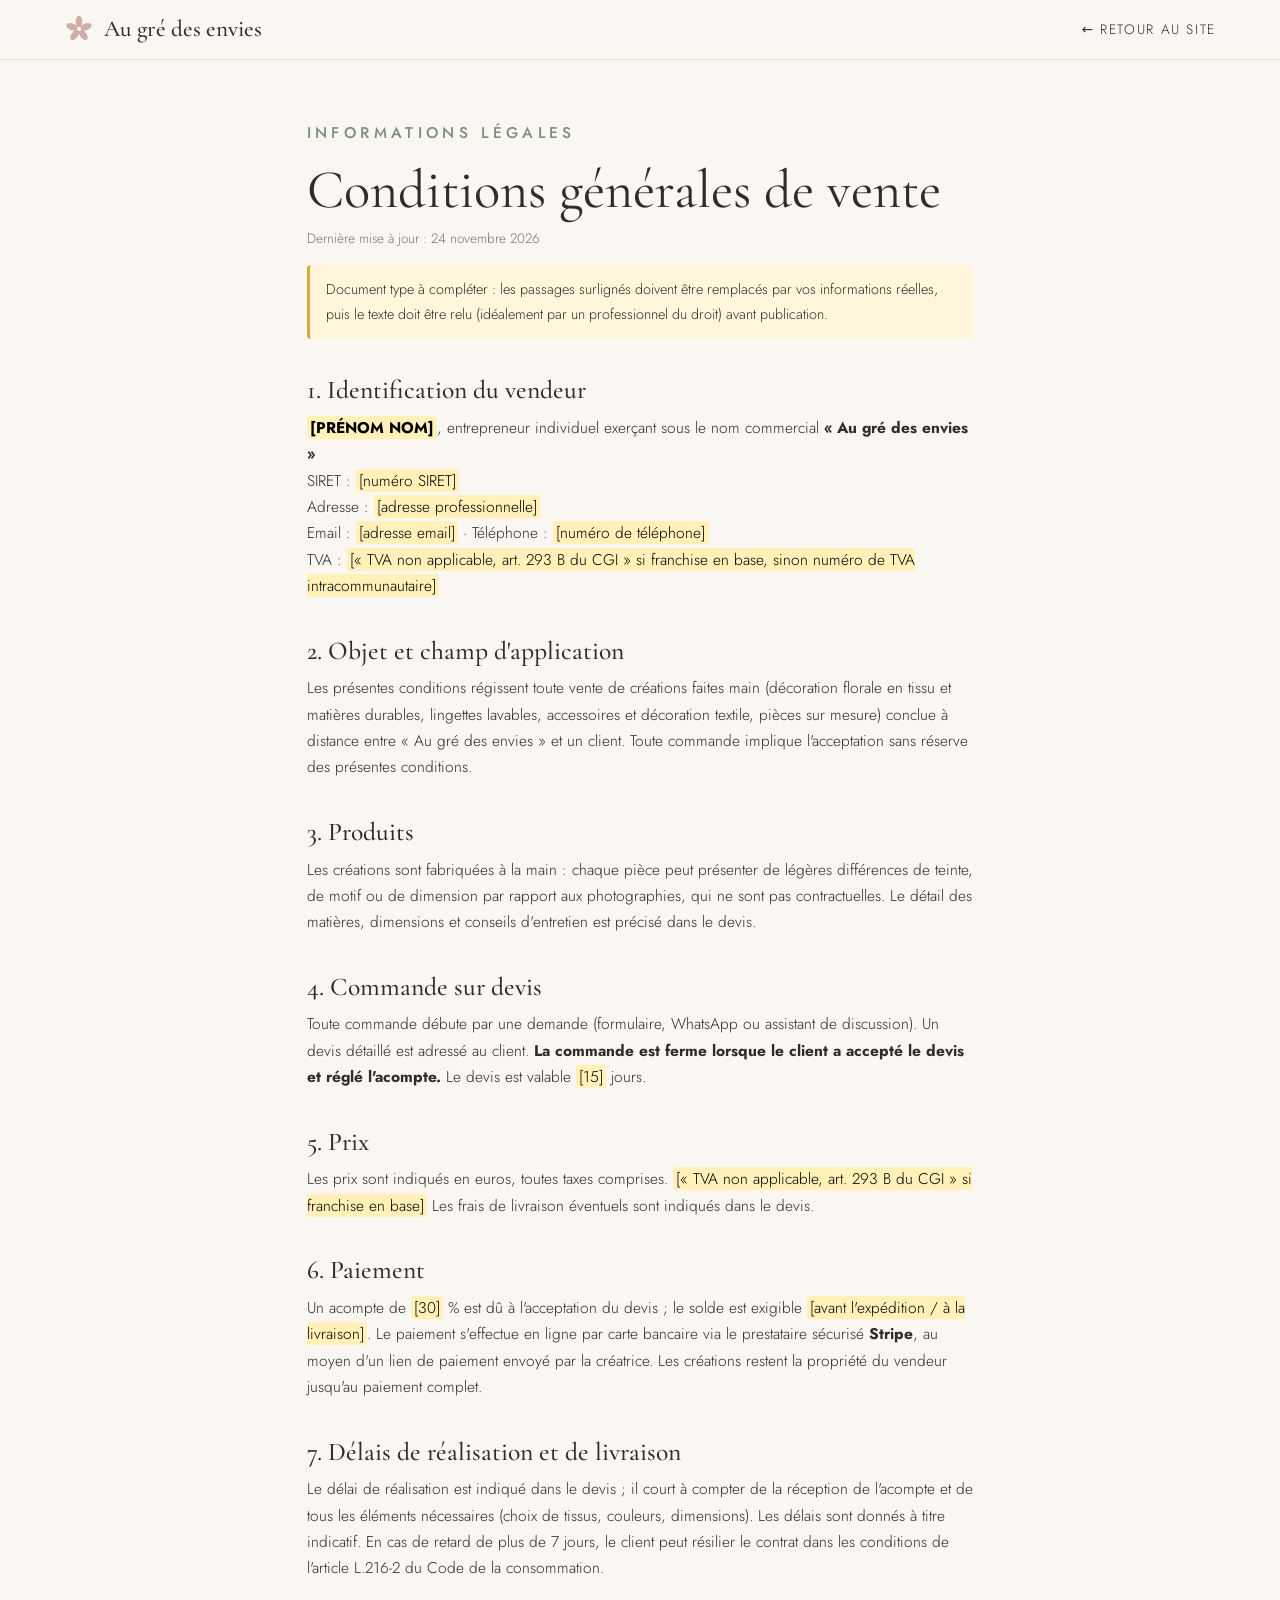
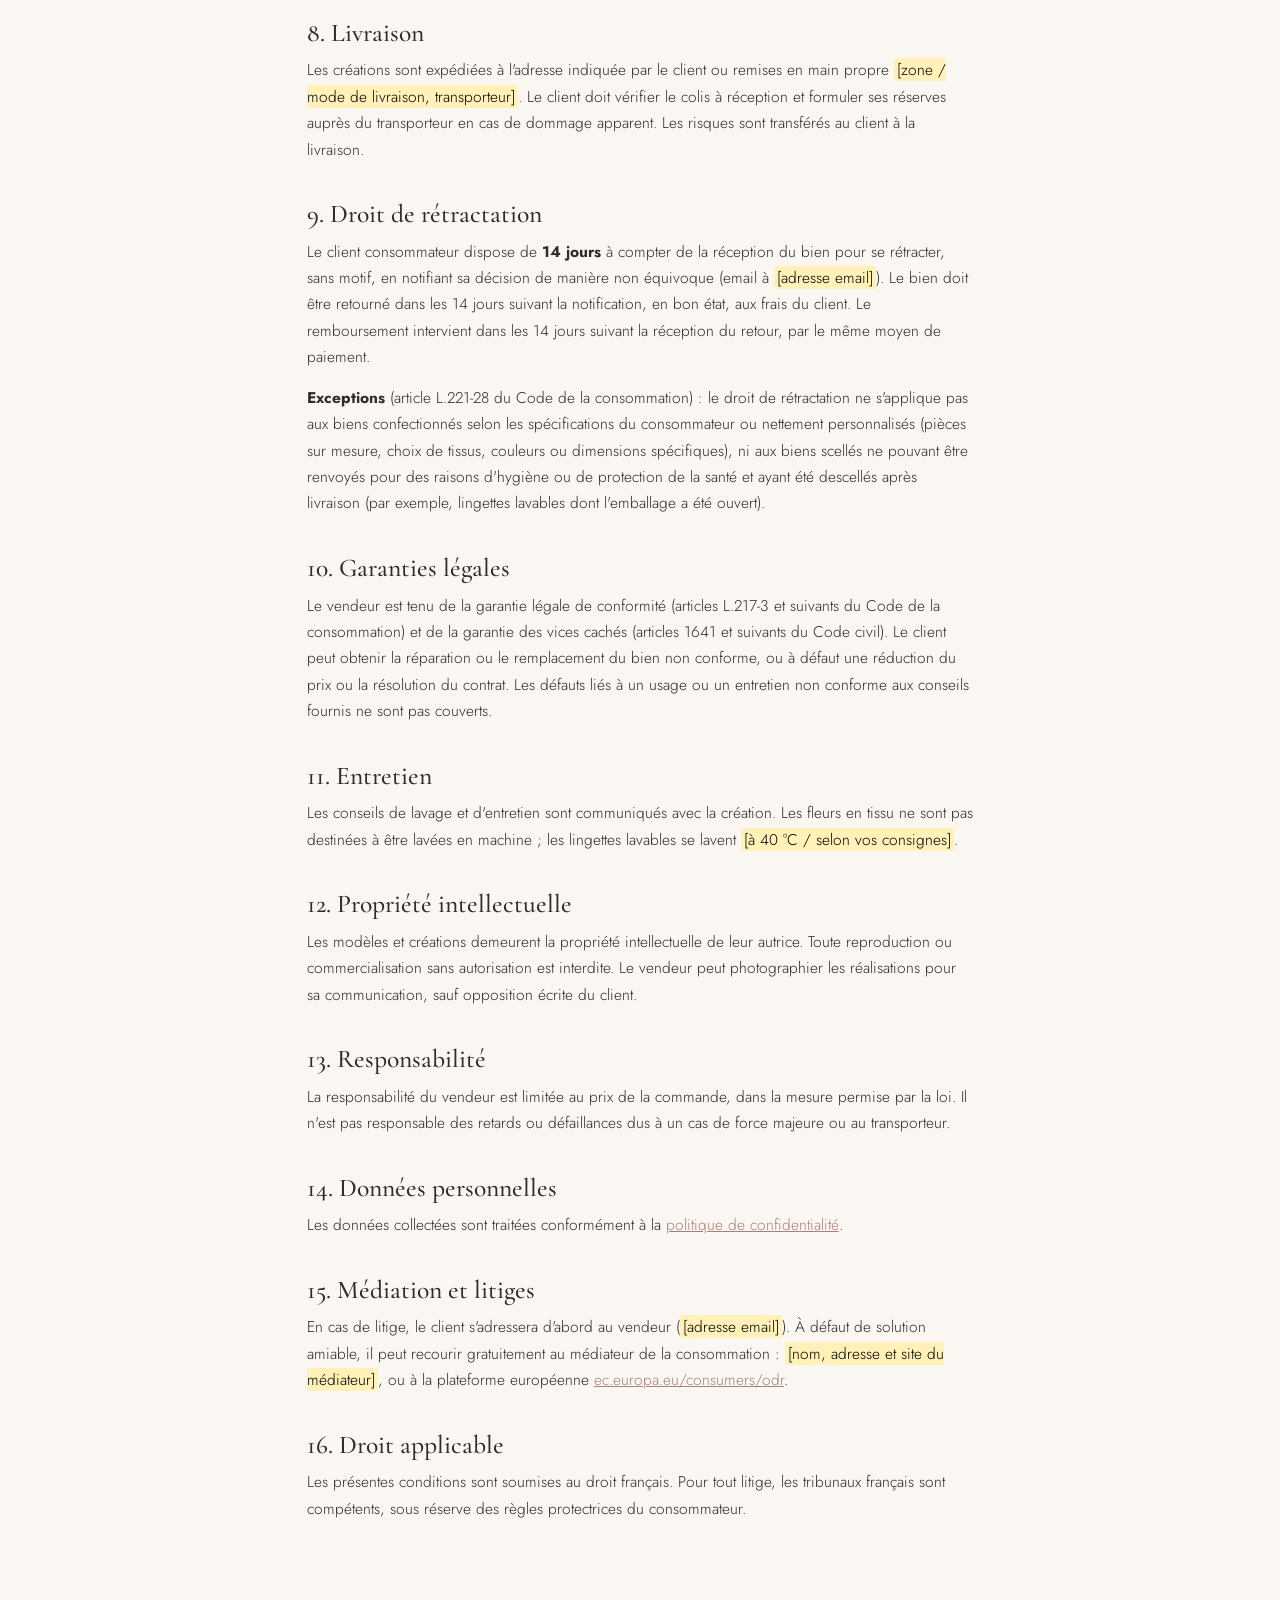
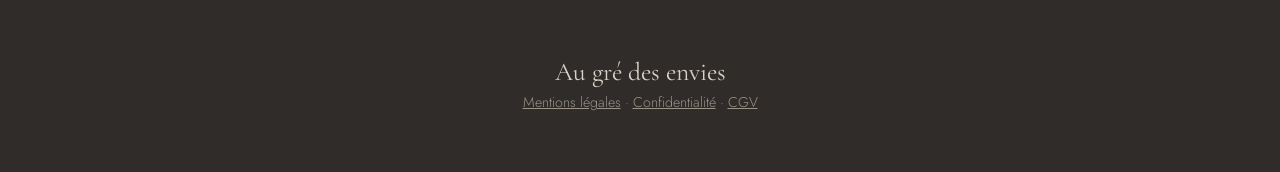
==== public_html/cgv.html @ c92ab695 "Pages légales : mentions légales, confidentialité, CGV + mentions chat/formulaire Co-Authored-By: Cl" ====
<!doctype html>
<html lang="fr">
<head>
<meta charset="utf-8">
<meta name="viewport" content="width=device-width, initial-scale=1">
<meta name="robots" content="noindex">
<title>Conditions générales de vente – Au gré des envies</title>
<link rel="icon" href="favicon.svg" type="image/svg+xml">
<link href="https://fonts.googleapis.com/css2?family=Cormorant+Garamond:ital,wght@0,400;0,500;1,400&family=Jost:wght@300;400;500&display=swap" rel="stylesheet">
<link rel="stylesheet" href="style.css">
</head>
<body class="legal-page">
<header class="nav"><a class="brand" href="index.html"><svg class="brand-mark"><use href="#flower"/></svg><span>Au gré des envies</span></a><nav style="display:flex"><a href="index.html">&larr; Retour au site</a></nav></header>
<svg width="0" height="0" style="position:absolute" aria-hidden="true"><defs><symbol id="flower" viewBox="0 0 100 100"><g fill="currentColor" opacity=".85"><ellipse cx="50" cy="26" rx="11" ry="20"/><ellipse cx="50" cy="26" rx="11" ry="20" transform="rotate(72 50 50)"/><ellipse cx="50" cy="26" rx="11" ry="20" transform="rotate(144 50 50)"/><ellipse cx="50" cy="26" rx="11" ry="20" transform="rotate(216 50 50)"/><ellipse cx="50" cy="26" rx="11" ry="20" transform="rotate(288 50 50)"/></g><circle cx="50" cy="50" r="7" fill="#faf6f1"/></symbol></defs></svg>
<main class="legal">
<p class="eyebrow">Informations légales</p>
<h1>Conditions générales de vente</h1>
<p class="maj">Dernière mise à jour : 24 novembre 2026</p>
<p class="todo">Document type à compléter : les passages surlignés doivent être remplacés par vos informations réelles, puis le texte doit être relu (idéalement par un professionnel du droit) avant publication.</p>

<h2>1. Identification du vendeur</h2>
<p><strong><mark>[PRÉNOM NOM]</mark></strong>, entrepreneur individuel exerçant sous le nom commercial <strong>« Au gré des envies »</strong><br>
SIRET : <mark>[numéro SIRET]</mark><br>
Adresse : <mark>[adresse professionnelle]</mark><br>
Email : <mark>[adresse email]</mark> · Téléphone : <mark>[numéro de téléphone]</mark><br>
TVA : <mark>[« TVA non applicable, art. 293 B du CGI » si franchise en base, sinon numéro de TVA intracommunautaire]</mark></p>
<h2>2. Objet et champ d'application</h2>
<p>Les présentes conditions régissent toute vente de créations faites main (décoration florale en tissu et matières durables, lingettes lavables, accessoires et décoration textile, pièces sur mesure) conclue à distance entre « Au gré des envies » et un client. Toute commande implique l'acceptation sans réserve des présentes conditions.</p>
<h2>3. Produits</h2>
<p>Les créations sont fabriquées à la main : chaque pièce peut présenter de légères différences de teinte, de motif ou de dimension par rapport aux photographies, qui ne sont pas contractuelles. Le détail des matières, dimensions et conseils d'entretien est précisé dans le devis.</p>
<h2>4. Commande sur devis</h2>
<p>Toute commande débute par une demande (formulaire, WhatsApp ou assistant de discussion). Un devis détaillé est adressé au client. <strong>La commande est ferme lorsque le client a accepté le devis et réglé l'acompte.</strong> Le devis est valable <mark>[15]</mark> jours.</p>
<h2>5. Prix</h2>
<p>Les prix sont indiqués en euros, toutes taxes comprises. <mark>[« TVA non applicable, art. 293 B du CGI » si franchise en base]</mark> Les frais de livraison éventuels sont indiqués dans le devis.</p>
<h2>6. Paiement</h2>
<p>Un acompte de <mark>[30]</mark> % est dû à l'acceptation du devis ; le solde est exigible <mark>[avant l'expédition / à la livraison]</mark>. Le paiement s'effectue en ligne par carte bancaire via le prestataire sécurisé <strong>Stripe</strong>, au moyen d'un lien de paiement envoyé par la créatrice. Les créations restent la propriété du vendeur jusqu'au paiement complet.</p>
<h2>7. Délais de réalisation et de livraison</h2>
<p>Le délai de réalisation est indiqué dans le devis ; il court à compter de la réception de l'acompte et de tous les éléments nécessaires (choix de tissus, couleurs, dimensions). Les délais sont donnés à titre indicatif. En cas de retard de plus de 7 jours, le client peut résilier le contrat dans les conditions de l'article L.216-2 du Code de la consommation.</p>
<h2>8. Livraison</h2>
<p>Les créations sont expédiées à l'adresse indiquée par le client ou remises en main propre <mark>[zone / mode de livraison, transporteur]</mark>. Le client doit vérifier le colis à réception et formuler ses réserves auprès du transporteur en cas de dommage apparent. Les risques sont transférés au client à la livraison.</p>
<h2>9. Droit de rétractation</h2>
<p>Le client consommateur dispose de <strong>14 jours</strong> à compter de la réception du bien pour se rétracter, sans motif, en notifiant sa décision de manière non équivoque (email à <mark>[adresse email]</mark>). Le bien doit être retourné dans les 14 jours suivant la notification, en bon état, aux frais du client. Le remboursement intervient dans les 14 jours suivant la réception du retour, par le même moyen de paiement.</p>
<p><strong>Exceptions</strong> (article L.221-28 du Code de la consommation) : le droit de rétractation ne s'applique pas aux biens confectionnés selon les spécifications du consommateur ou nettement personnalisés (pièces sur mesure, choix de tissus, couleurs ou dimensions spécifiques), ni aux biens scellés ne pouvant être renvoyés pour des raisons d'hygiène ou de protection de la santé et ayant été descellés après livraison (par exemple, lingettes lavables dont l'emballage a été ouvert).</p>
<h2>10. Garanties légales</h2>
<p>Le vendeur est tenu de la garantie légale de conformité (articles L.217-3 et suivants du Code de la consommation) et de la garantie des vices cachés (articles 1641 et suivants du Code civil). Le client peut obtenir la réparation ou le remplacement du bien non conforme, ou à défaut une réduction du prix ou la résolution du contrat. Les défauts liés à un usage ou un entretien non conforme aux conseils fournis ne sont pas couverts.</p>
<h2>11. Entretien</h2>
<p>Les conseils de lavage et d'entretien sont communiqués avec la création. Les fleurs en tissu ne sont pas destinées à être lavées en machine ; les lingettes lavables se lavent <mark>[à 40 °C / selon vos consignes]</mark>.</p>
<h2>12. Propriété intellectuelle</h2>
<p>Les modèles et créations demeurent la propriété intellectuelle de leur autrice. Toute reproduction ou commercialisation sans autorisation est interdite. Le vendeur peut photographier les réalisations pour sa communication, sauf opposition écrite du client.</p>
<h2>13. Responsabilité</h2>
<p>La responsabilité du vendeur est limitée au prix de la commande, dans la mesure permise par la loi. Il n'est pas responsable des retards ou défaillances dus à un cas de force majeure ou au transporteur.</p>
<h2>14. Données personnelles</h2>
<p>Les données collectées sont traitées conformément à la <a href="confidentialite.html">politique de confidentialité</a>.</p>
<h2>15. Médiation et litiges</h2>
<p>En cas de litige, le client s'adressera d'abord au vendeur (<mark>[adresse email]</mark>). À défaut de solution amiable, il peut recourir gratuitement au médiateur de la consommation : <mark>[nom, adresse et site du médiateur]</mark>, ou à la plateforme européenne <a href="https://ec.europa.eu/consumers/odr" rel="noopener">ec.europa.eu/consumers/odr</a>.</p>
<h2>16. Droit applicable</h2>
<p>Les présentes conditions sont soumises au droit français. Pour tout litige, les tribunaux français sont compétents, sous réserve des règles protectrices du consommateur.</p>
</main>
<footer><p>Au gré des envies</p><small><a href="mentions-legales.html">Mentions légales</a> · <a href="confidentialite.html">Confidentialité</a> · <a href="cgv.html">CGV</a></small></footer>
</body>
</html>
---- public_html/style.css ----
:root{--bg:#faf6f1;--tint:#f3ece4;--ink:#2f2c29;--muted:#7a736c;--rose:#c9a29a;--rose-d:#a97f77;--sage:#7d8f78;--line:#e6dccf;
--serif:'Cormorant Garamond',Georgia,serif;--sans:'Jost',system-ui,sans-serif}
*{box-sizing:border-box;margin:0}
html{scroll-behavior:smooth;scroll-padding-top:70px}
body{background:var(--bg);color:var(--ink);font:300 17px/1.7 var(--sans);-webkit-font-smoothing:antialiased}
a{color:inherit}
em{font-style:italic;color:var(--rose-d)}
h1,h2,h3{font-family:var(--serif);font-weight:400;line-height:1.1}
h2{font-size:clamp(2rem,4.5vw,3.2rem);margin-bottom:1.2rem}
h3{font-size:1.5rem;margin-bottom:.5rem}
p+p{margin-top:1rem}
.eyebrow{font-size:.75rem;letter-spacing:.28em;text-transform:uppercase;color:var(--sage);font-weight:500;margin-bottom:1rem}
.center{text-align:center}.muted{color:var(--muted);margin-top:2rem;font-size:.95rem}
.muted a{color:var(--rose-d)}

.nav{position:fixed;inset:0 0 auto 0;z-index:10;display:flex;justify-content:space-between;align-items:center;padding:.9rem 5vw;background:rgba(250,246,241,.92);backdrop-filter:blur(8px);border-bottom:1px solid var(--line)}
.brand{display:flex;align-items:center;gap:.6rem;text-decoration:none;font:500 1.45rem var(--serif)}
.brand-mark{width:30px;height:30px;color:var(--rose)}
nav{display:flex;gap:2rem;align-items:center}
nav a{text-decoration:none;font-size:.85rem;letter-spacing:.12em;text-transform:uppercase;transition:color .2s}
nav a:hover{color:var(--rose-d)}
.btn-sm{border:1px solid var(--ink);padding:.45rem 1.1rem;border-radius:99px}
.btn-sm:hover{background:var(--ink);color:var(--bg)!important}
.burger{display:none;background:none;border:0;width:36px;height:36px;cursor:pointer;position:relative}
.burger span{position:absolute;left:7px;right:7px;height:1.5px;background:var(--ink);transition:.25s}
.burger span:first-child{top:13px}.burger span:last-child{top:21px}
.burger[aria-expanded=true] span:first-child{top:17px;transform:rotate(45deg)}
.burger[aria-expanded=true] span:last-child{top:17px;transform:rotate(-45deg)}

.hero{min-height:100svh;display:grid;place-items:center;text-align:center;position:relative;overflow:hidden;padding:7rem 6vw 4rem;background:radial-gradient(ellipse at 50% 40%,#fff 0,var(--bg) 70%)}
.hero h1{font-size:clamp(3.4rem,10vw,7.5rem);margin:.4rem 0 1.4rem;letter-spacing:-.01em}
.lead{max-width:34rem;margin:0 auto 2.2rem;color:var(--muted);font-size:1.1rem}
.hero-inner{position:relative;z-index:1}
.deco{position:absolute;bottom:-2rem;width:clamp(140px,22vw,300px);height:auto;aspect-ratio:2/3;color:var(--sage);opacity:.55}
.deco-l{left:2vw;transform:rotate(-8deg)}.deco-r{right:2vw;transform:scaleX(-1) rotate(-8deg)}
.cta{display:flex;gap:1rem;justify-content:center;flex-wrap:wrap}
.btn{display:inline-block;background:var(--ink);color:var(--bg);border:1px solid var(--ink);padding:.85rem 2rem;border-radius:99px;font:400 .8rem var(--sans);letter-spacing:.15em;text-transform:uppercase;text-decoration:none;cursor:pointer;transition:.25s}
.btn:hover{background:var(--rose-d);border-color:var(--rose-d)}
.btn.wa{background:var(--rose-d);border-color:var(--rose-d)}
.btn.wa:hover{background:var(--ink);border-color:var(--ink)}
.or{color:var(--muted);margin:1.6rem 0 .8rem;font-size:.9rem}
.nav-wa{color:var(--rose-d)}
.wa-float{border:0;cursor:pointer;font-family:var(--sans);position:fixed;right:1.2rem;bottom:1.2rem;z-index:20;display:flex;align-items:center;gap:.5rem;background:var(--rose-d);color:#fff;text-decoration:none;padding:.75rem 1.1rem;border-radius:99px;font-size:.85rem;letter-spacing:.08em;box-shadow:0 10px 24px -10px rgba(0,0,0,.45);transition:transform .2s,background .2s}
.wa-float:hover{background:var(--ink);transform:translateY(-2px)}
.wa-float svg{width:24px;height:24px}
.btn.ghost{background:transparent;color:var(--ink)}
.btn.ghost:hover{background:var(--ink);color:var(--bg);border-color:var(--ink)}

.section{padding:7rem 6vw}
.tinted{background:var(--tint)}
.wrap{max-width:1100px;margin:0 auto}.narrow{max-width:640px}
.split{display:grid;grid-template-columns:1fr 1fr;gap:5rem;align-items:center;max-width:1100px;margin:0 auto}
.reverse .visual{order:2}
.visual{aspect-ratio:4/5;background:var(--tint);border-radius:200px 200px 12px 12px;display:grid;place-items:center;color:var(--rose);overflow:hidden}
.visual svg{width:60%;height:60%}
.visual.rose{background:#efe0dc;color:var(--sage);border-radius:12px 12px 200px 200px}
.values{list-style:none;padding:0;display:flex;flex-wrap:wrap;gap:.6rem;margin-top:1.8rem}
.values li{border:1px solid var(--line);border-radius:99px;padding:.3rem 1rem;font-size:.85rem;color:var(--muted)}

.cards{display:grid;grid-template-columns:repeat(auto-fit,minmax(250px,1fr));gap:1.5rem;margin-top:3rem}
.card{background:var(--bg);padding:2.5rem 2rem;border-radius:6px;text-align:center;transition:transform .3s,box-shadow .3s}
.card:hover{transform:translateY(-6px);box-shadow:0 18px 40px -22px rgba(60,40,30,.35)}
.card p{color:var(--muted);font-size:.97rem}
.ico{width:64px;height:64px;margin:0 auto 1.3rem;color:var(--rose)}.ico.sage{color:var(--sage)}
.ico svg{width:100%;height:100%}

.steps{list-style:none;padding:0;margin:1.5rem 0 2.2rem}
.steps li{display:flex;gap:1.4rem;padding:1.1rem 0;border-top:1px solid var(--line)}
.steps li:last-child{border-bottom:1px solid var(--line)}
.steps b{font:400 1.8rem var(--serif);color:var(--rose)}

.gallery{display:grid;grid-template-columns:repeat(3,1fr);gap:1rem;margin-top:3rem}
.ph{aspect-ratio:1;display:grid;place-items:center;border-radius:6px;overflow:hidden;transition:transform .4s}
.ph:hover{transform:scale(1.02)}
.ph img{width:100%;height:100%;object-fit:cover}
.ph svg{width:45%;height:45%}
.t1{background:#efe0dc;color:var(--rose-d)}.t2{background:#e3e8df;color:var(--sage)}.t3{background:#f6ecd9;color:#c9a46a}
.t4{background:#e3e8df;color:var(--sage)}.t5{background:#f6ecd9;color:#c9a46a}.t6{background:#efe0dc;color:var(--rose-d)}

form{margin-top:2.5rem;display:grid;gap:1.2rem}
.row{display:grid;grid-template-columns:1fr 1fr;gap:1.2rem}
label{display:grid;gap:.35rem;font-size:.75rem;letter-spacing:.15em;text-transform:uppercase;color:var(--muted)}
input,textarea{font:300 1rem var(--sans);padding:.8rem 0;border:0;border-bottom:1px solid var(--line);background:transparent;color:var(--ink);border-radius:0;letter-spacing:0;text-transform:none}
input:focus,textarea:focus{outline:0;border-color:var(--rose-d)}
form .btn{justify-self:center;margin-top:.8rem}

footer{text-align:center;padding:3.5rem 5vw;background:var(--ink);color:#d9d0c6}
footer .brand-mark{width:34px;height:34px;margin-bottom:.4rem}
footer p{font:1.6rem var(--serif);margin:0}
footer small{color:#9b9288}footer a{color:inherit}

.reveal{opacity:0;transform:translateY(24px);transition:opacity .9s,transform .9s}
.reveal.in{opacity:1;transform:none}
@media (prefers-reduced-motion:reduce){.reveal{opacity:1;transform:none;transition:none}html{scroll-behavior:auto}}

@media(max-width:820px){
  .burger{display:block}
  nav{position:absolute;top:100%;left:0;right:0;flex-direction:column;gap:1.4rem;padding:2rem;background:var(--bg);border-bottom:1px solid var(--line);display:none}
  nav.open{display:flex}
  .split{grid-template-columns:1fr;gap:2.5rem}
  .reverse .visual{order:0}
  .visual{aspect-ratio:1;max-width:340px;margin:0 auto;width:100%}
  .section{padding:5rem 6vw}
  .gallery{grid-template-columns:repeat(2,1fr)}
  .row{grid-template-columns:1fr}
  .wa-float span{display:none}
  .wa-float{padding:.8rem}
}

.chat{position:fixed;right:1.2rem;bottom:5.2rem;z-index:30;width:min(380px,calc(100vw - 2rem));height:min(560px,calc(100svh - 7rem));display:none;flex-direction:column;background:var(--bg);border:1px solid var(--line);border-radius:14px;box-shadow:0 24px 60px -20px rgba(60,40,30,.45);overflow:hidden}
.chat.open{display:flex}
.chat-head{display:flex;align-items:center;justify-content:space-between;padding:.9rem 1.1rem;background:var(--ink);color:var(--bg)}
.chat-head b{font:500 1.25rem var(--serif)}
.chat-head small{display:block;color:#b9afa4;font-size:.75rem;letter-spacing:.04em}
.chat-x{background:none;border:0;color:var(--bg);font-size:1.5rem;line-height:1;cursor:pointer}
.chat-log{flex:1;overflow:auto;padding:1rem;display:flex;flex-direction:column;gap:.6rem;background:var(--tint)}
.msg{max-width:85%;padding:.6rem .9rem;border-radius:14px;font-size:.95rem;line-height:1.5;white-space:pre-wrap;word-wrap:break-word}
.msg.bot{background:#fff;align-self:flex-start;border-bottom-left-radius:4px}
.msg.me{background:var(--rose-d);color:#fff;align-self:flex-end;border-bottom-right-radius:4px}
.msg.typing{color:var(--muted);font-style:italic}
.chat-form{display:flex;gap:.5rem;padding:.7rem;border-top:1px solid var(--line);background:var(--bg)}
.chat-form input{flex:1;min-width:0;border:1px solid var(--line);border-radius:99px;padding:.6rem 1rem;background:#fff;font-size:.95rem}
.chat-form button{flex:none;border:0;background:var(--ink);color:var(--bg);border-radius:99px;padding:0 1.1rem;cursor:pointer;font:400 .8rem var(--sans);letter-spacing:.1em;text-transform:uppercase}
.chat-form button:disabled{opacity:.5}
.chat-foot{padding:.4rem .8rem .7rem;font-size:.78rem;text-align:center;color:var(--muted);background:var(--bg)}
.chat-foot a{color:#1d8a4a}
@media(max-width:820px){.chat{right:.8rem;left:.8rem;width:auto;bottom:4.8rem}}

.sub{color:var(--muted);max-width:36rem;margin:0 auto}
.tabs{display:flex;justify-content:center;gap:.5rem;flex-wrap:wrap;margin:2.2rem 0 2rem}
.tab{border:1px solid var(--line);background:transparent;color:var(--ink);border-radius:99px;padding:.55rem 1.3rem;font:400 .8rem var(--sans);letter-spacing:.12em;text-transform:uppercase;cursor:pointer;transition:.2s}
.tab:hover{border-color:var(--rose-d)}
.tab[aria-selected=true]{background:var(--ink);color:var(--bg);border-color:var(--ink)}
.shop{display:grid;grid-template-columns:repeat(auto-fill,minmax(220px,1fr));gap:1.3rem}
.prod{background:var(--bg);border-radius:8px;overflow:hidden;display:flex;flex-direction:column;transition:box-shadow .3s}
.prod:hover{box-shadow:0 18px 40px -24px rgba(60,40,30,.4)}
.prod .ph{border-radius:0;aspect-ratio:1}
.prod-body{padding:1rem 1.1rem 1.2rem;display:flex;flex-direction:column;gap:.6rem}
.prod h3{font-size:1.3rem;margin:0}
.prod p{font-size:.88rem;color:var(--muted);line-height:1.5;margin:0}
.price{font-size:.8rem;letter-spacing:.1em;text-transform:uppercase;color:var(--sage);font-weight:500}
.qty{display:flex;align-items:center;justify-content:space-between;gap:.6rem;margin-top:.3rem}
.qty-ctl{display:flex;align-items:center;border:1px solid var(--line);border-radius:99px;overflow:hidden}
.qty-ctl button{width:34px;height:34px;border:0;background:transparent;font-size:1.1rem;cursor:pointer;color:var(--ink)}
.qty-ctl button:hover{background:var(--tint)}
.qty-ctl span{min-width:2rem;text-align:center;font-size:.95rem}
.qty small{color:var(--muted);font-size:.78rem}
.cart{position:sticky;bottom:1rem;margin:2rem auto 0;max-width:760px;background:var(--ink);color:var(--bg);border-radius:14px;padding:.9rem 1.2rem;display:flex;align-items:center;justify-content:space-between;gap:1rem;flex-wrap:wrap;box-shadow:0 18px 40px -18px rgba(0,0,0,.5);z-index:5}
.cart[hidden]{display:none}
.cart-info{display:flex;flex-direction:column;font-size:.88rem;min-width:0;flex:1 1 220px}
.cart-info b{font:500 1.15rem var(--serif)}
.cart-info span{color:#cfc6bb;white-space:nowrap;overflow:hidden;text-overflow:ellipsis}
.cart-actions{display:flex;gap:.6rem;flex-wrap:wrap}
.cart .btn{background:var(--rose);border-color:var(--rose);color:var(--ink);padding:.65rem 1.3rem}
.cart .btn:hover{background:#fff;border-color:#fff}
.cart .btn.ghost{background:transparent;color:var(--bg);border-color:#8a8279}
.cart .btn.ghost:hover{background:var(--bg);color:var(--ink)}

.flow{list-style:none;padding:0;margin:1.8rem auto 0;display:flex;justify-content:center;gap:1.2rem 2rem;flex-wrap:wrap;max-width:860px}
.flow li{display:flex;align-items:center;gap:.7rem;font-size:.9rem;color:var(--muted)}
.flow b{width:30px;height:30px;border-radius:50%;background:var(--rose);color:#fff;display:grid;place-items:center;font:500 .85rem var(--sans);flex:none}

.legal{max-width:820px;margin:0 auto;padding:7.5rem 6vw 4rem}
.legal h1{font-size:clamp(2.2rem,5vw,3.4rem);margin-bottom:.4rem}
.legal h2{font:500 1.6rem var(--serif);margin:2.2rem 0 .6rem}
.legal p,.legal li{margin:0 0 .9rem;font-size:.97rem}
.legal ul{padding-left:1.2rem}
.legal a{color:var(--rose-d)}
.legal .maj{color:var(--muted);font-size:.85rem}
.legal .todo{background:#fff6dc;border-left:3px solid #d9a93b;padding:.8rem 1rem;border-radius:4px;font-size:.9rem}
.legal mark{background:#fff1b8;padding:0 .2rem;border-radius:3px}
.legal table{width:100%;border-collapse:collapse;font-size:.85rem;margin:1rem 0}
.legal th,.legal td{border:1px solid var(--line);padding:.55rem .6rem;text-align:left;vertical-align:top}
.legal th{background:var(--tint);font-weight:500}
@media(max-width:700px){.legal table,.legal tbody,.legal tr,.legal td,.legal th{display:block;width:100%}.legal tr:first-child{display:none}.legal tr{margin-bottom:1rem;border:1px solid var(--line);border-radius:6px}.legal td{border:0;border-bottom:1px solid var(--line)}}
footer a{text-decoration:underline}
.chat-note{padding:.2rem .8rem .5rem;font-size:.72rem;text-align:center;color:var(--muted);background:var(--bg)}
.chat-note a{color:var(--muted)}
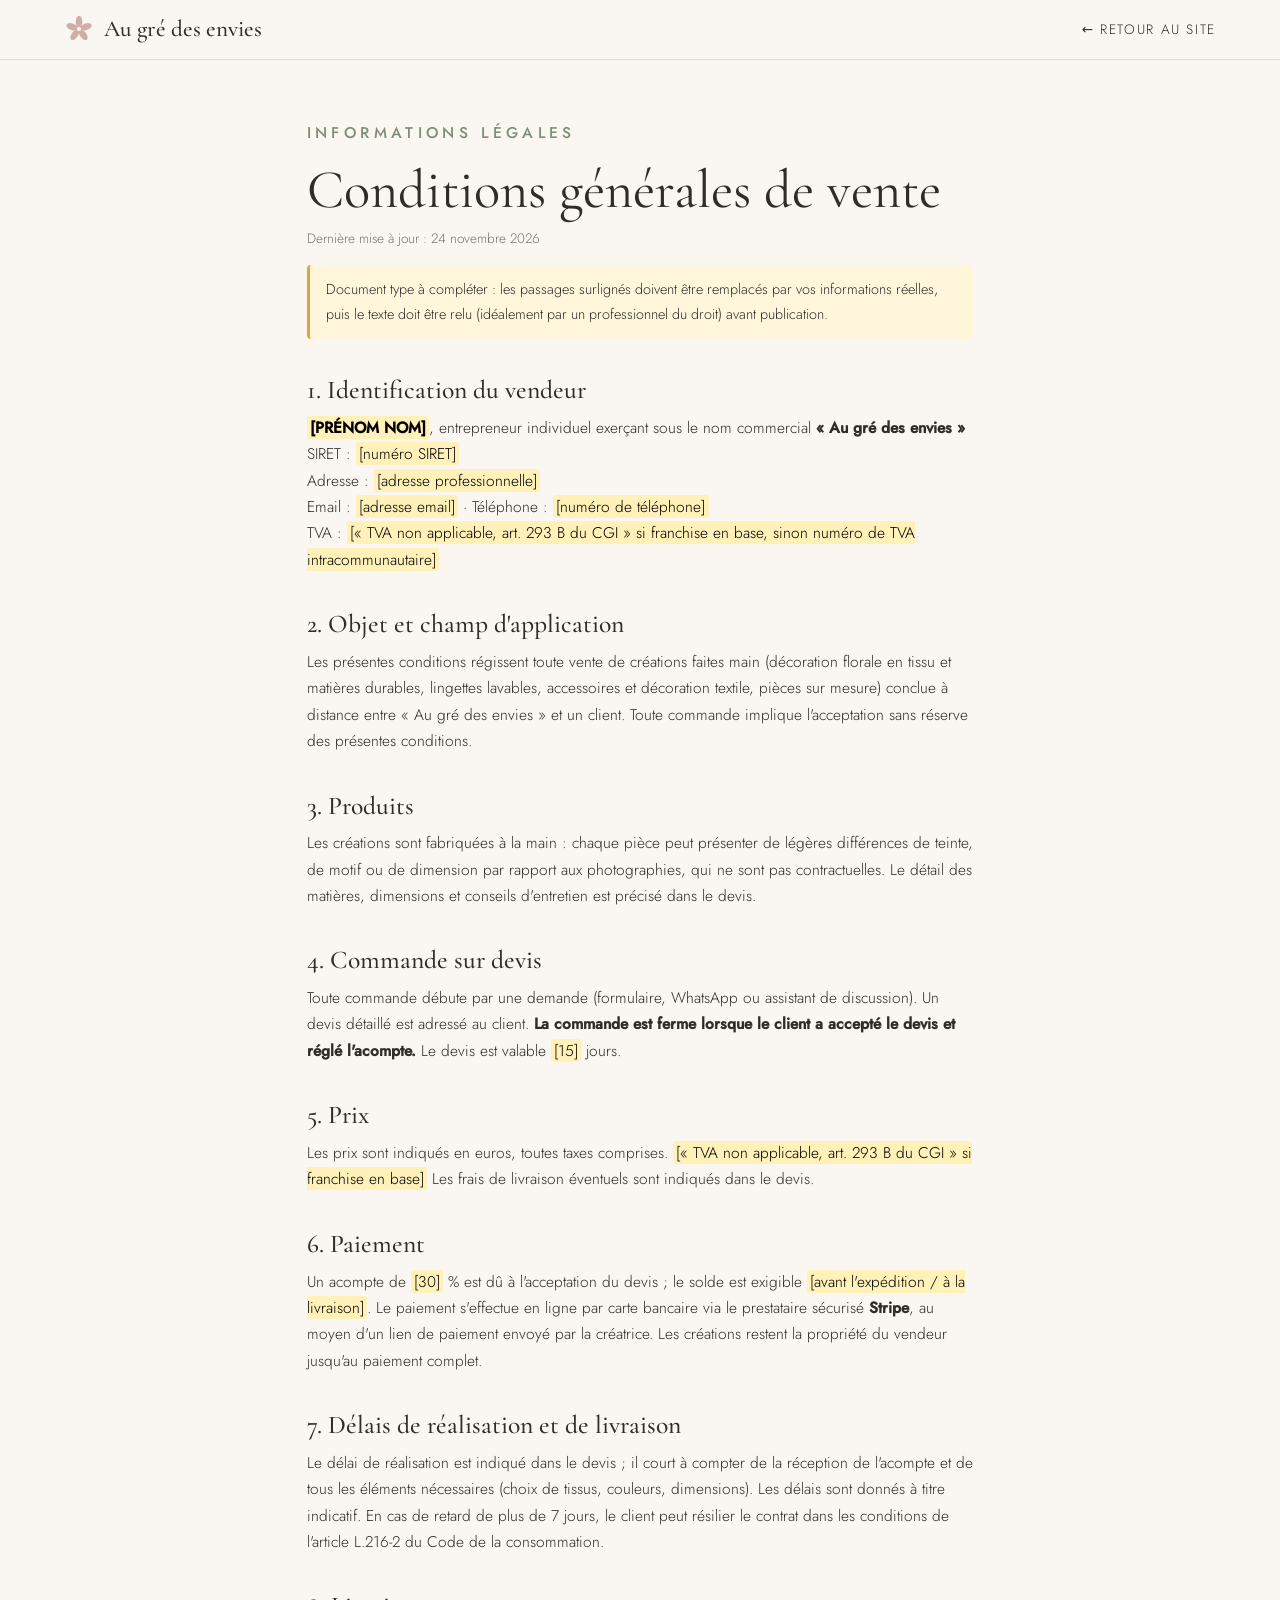
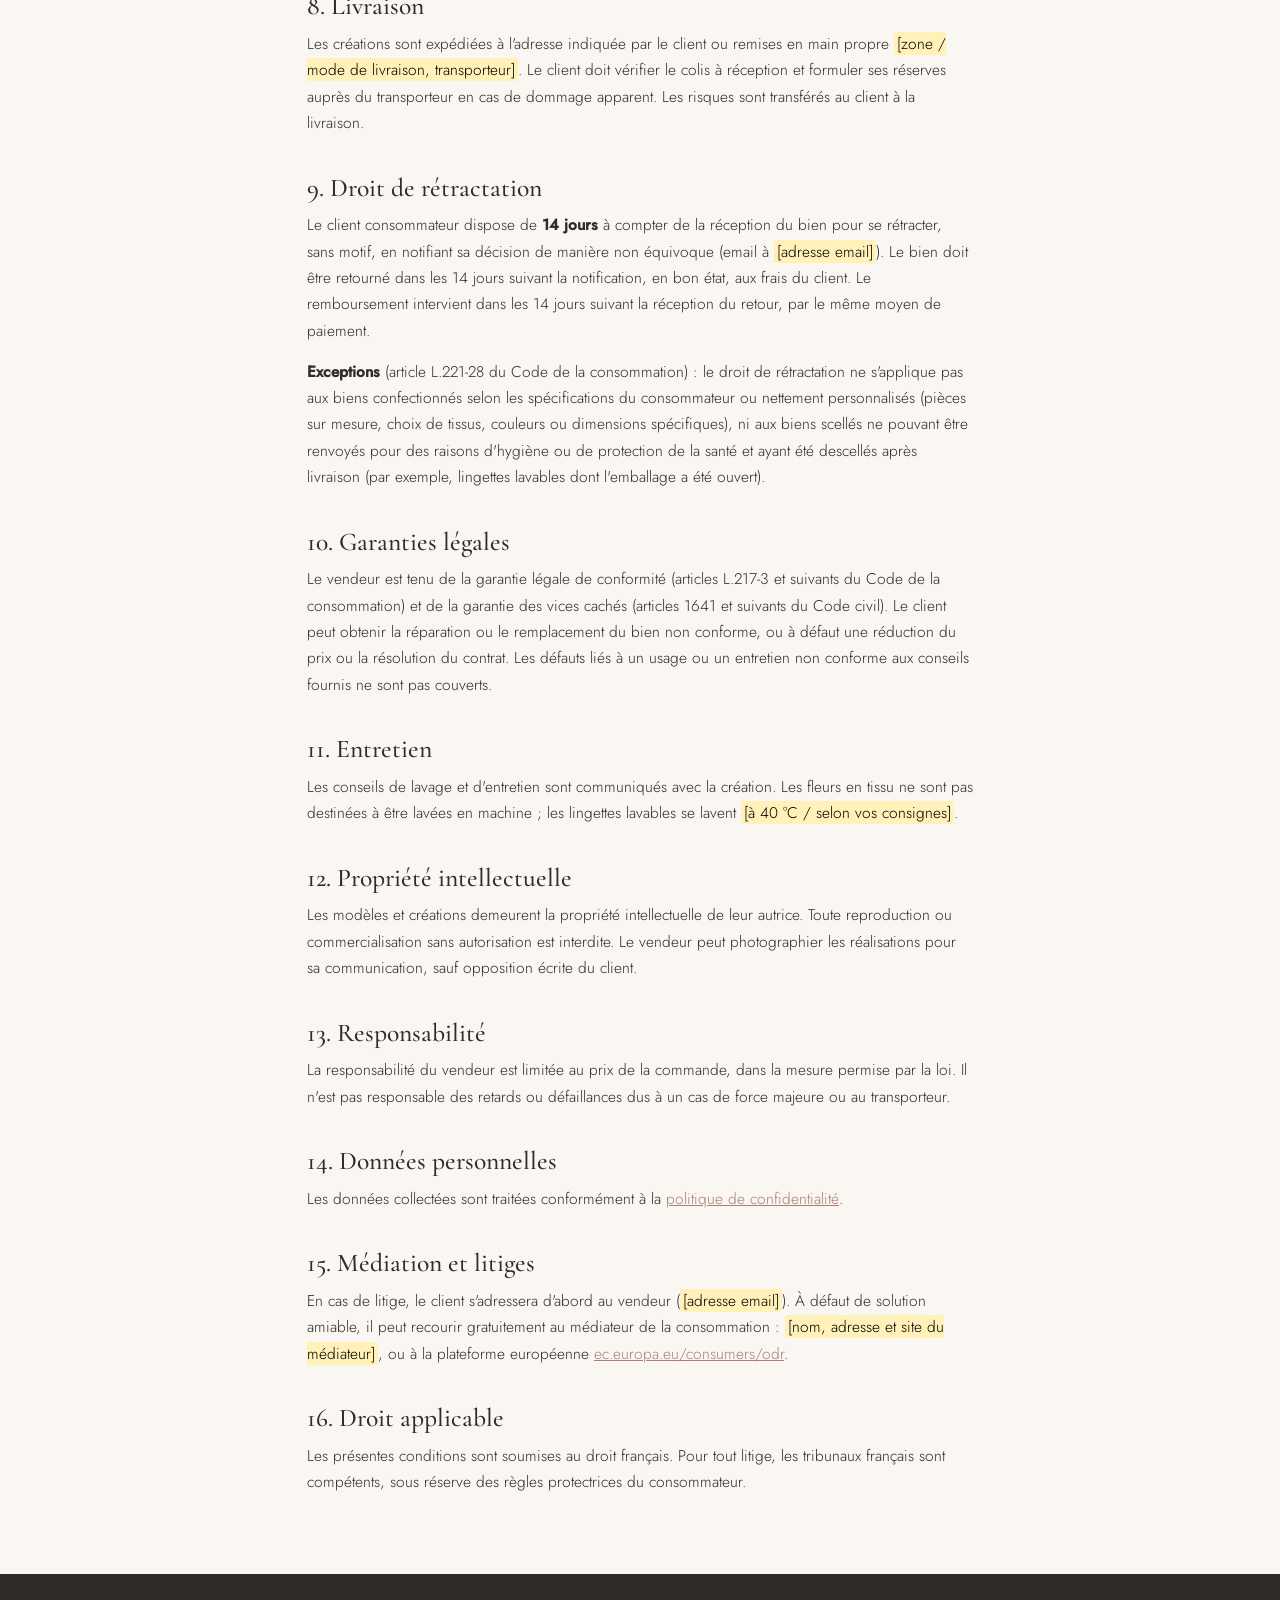
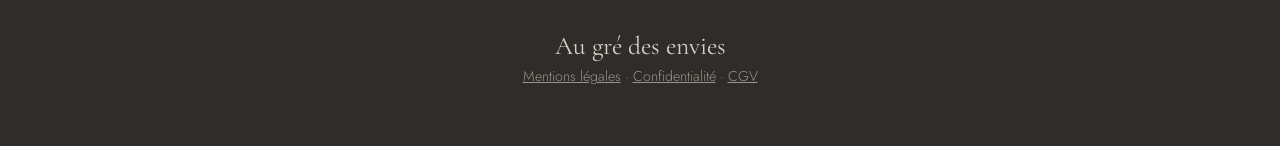
==== commit 4a11dec8: "Polices hébergées localement (RGPD), retrait de Google Fonts Co-Authored-By: Claude Sonnet 5.5 <nore" ====
--- a/public_html/cgv.html
+++ b/public_html/cgv.html
@@ -6,7 +6,7 @@
 <meta name="robots" content="noindex">
 <title>Conditions générales de vente – Au gré des envies</title>
 <link rel="icon" href="favicon.svg" type="image/svg+xml">
-<link href="https://fonts.googleapis.com/css2?family=Cormorant+Garamond:ital,wght@0,400;0,500;1,400&family=Jost:wght@300;400;500&display=swap" rel="stylesheet">
+<link rel="preload" href="fonts/jost-latin-300-normal.woff2" as="font" type="font/woff2" crossorigin>
 <link rel="stylesheet" href="style.css">
 </head>
 <body class="legal-page">
--- a/public_html/style.css
+++ b/public_html/style.css
@@ -1,3 +1,9 @@
+@font-face{font-family:'Jost';font-style:normal;font-weight:300;font-display:swap;src:url(fonts/jost-latin-300-normal.woff2) format('woff2')}
+@font-face{font-family:'Jost';font-style:normal;font-weight:400;font-display:swap;src:url(fonts/jost-latin-400-normal.woff2) format('woff2')}
+@font-face{font-family:'Jost';font-style:normal;font-weight:500;font-display:swap;src:url(fonts/jost-latin-500-normal.woff2) format('woff2')}
+@font-face{font-family:'Cormorant Garamond';font-style:normal;font-weight:400;font-display:swap;src:url(fonts/cormorant-garamond-latin-400-normal.woff2) format('woff2')}
+@font-face{font-family:'Cormorant Garamond';font-style:normal;font-weight:500;font-display:swap;src:url(fonts/cormorant-garamond-latin-500-normal.woff2) format('woff2')}
+@font-face{font-family:'Cormorant Garamond';font-style:italic;font-weight:400;font-display:swap;src:url(fonts/cormorant-garamond-latin-400-italic.woff2) format('woff2')}
 :root{--bg:#faf6f1;--tint:#f3ece4;--ink:#2f2c29;--muted:#7a736c;--rose:#c9a29a;--rose-d:#a97f77;--sage:#7d8f78;--line:#e6dccf;
 --serif:'Cormorant Garamond',Georgia,serif;--sans:'Jost',system-ui,sans-serif}
 *{box-sizing:border-box;margin:0}
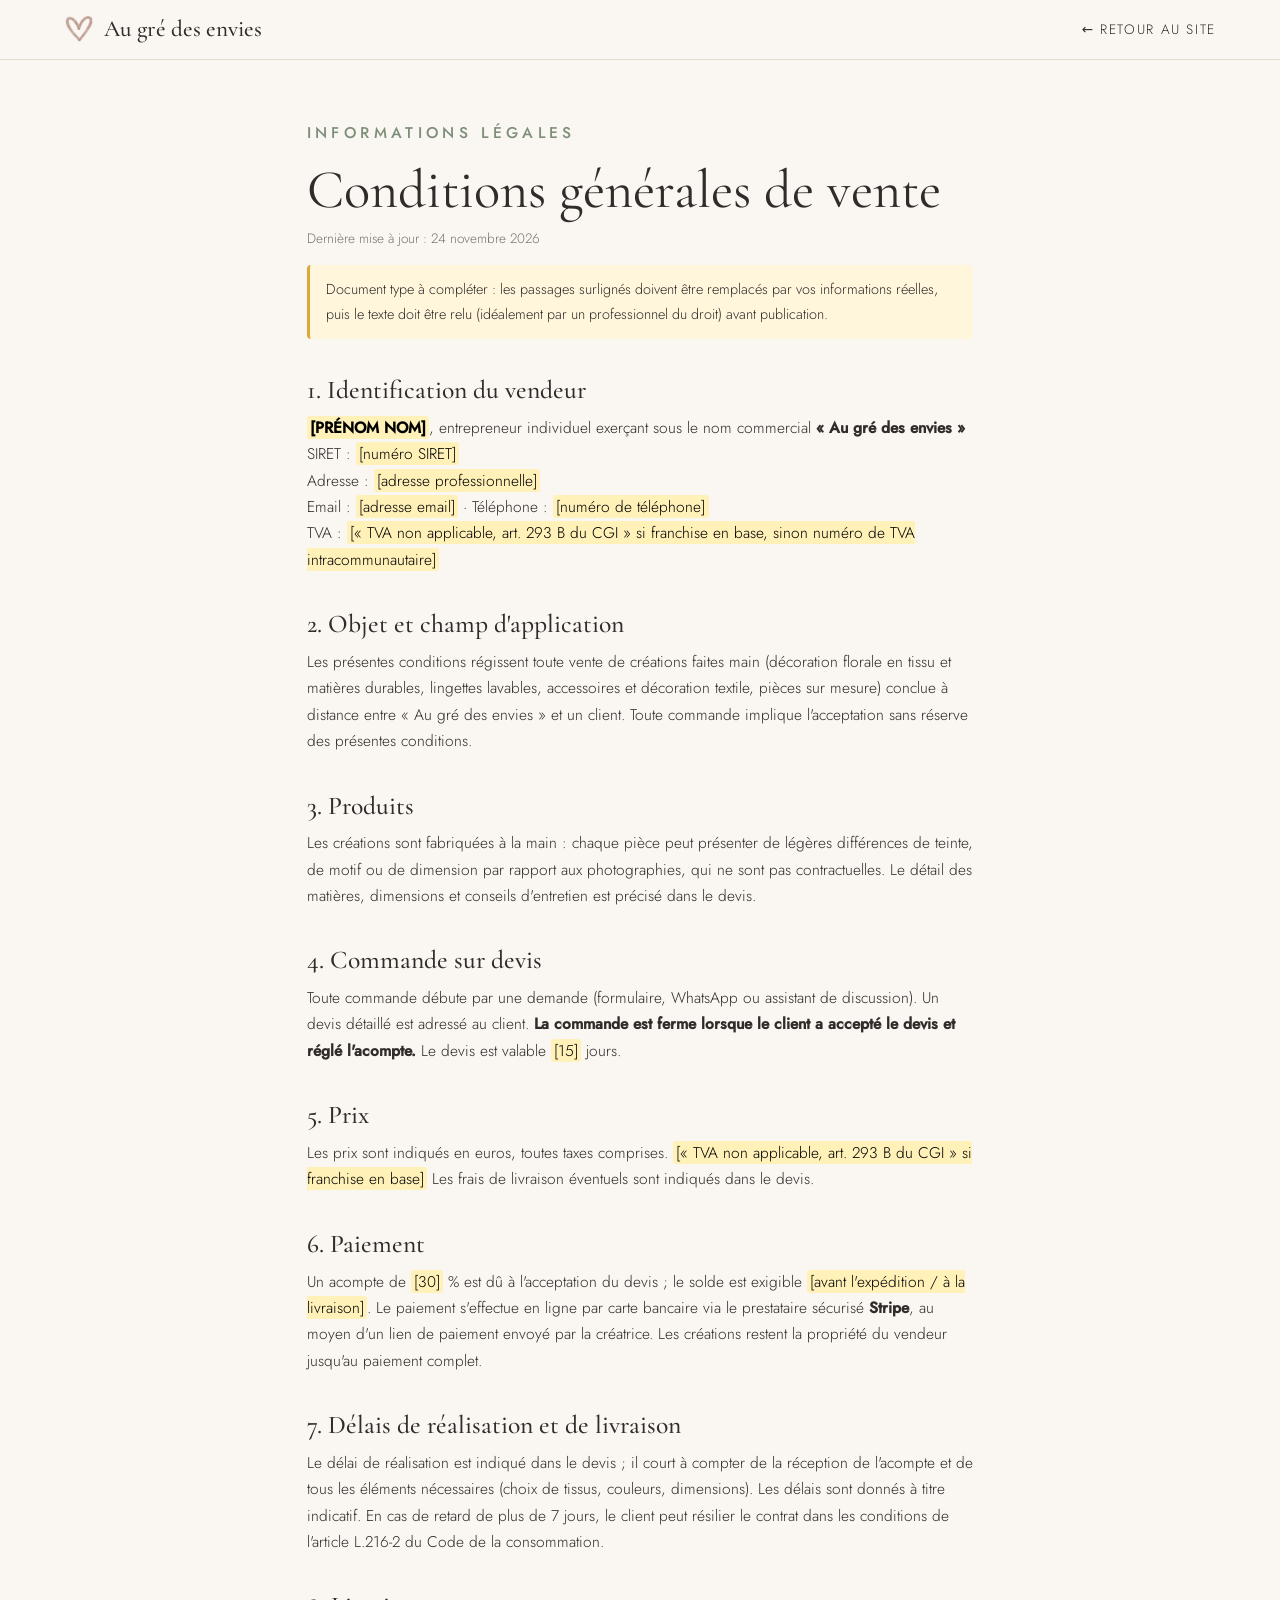
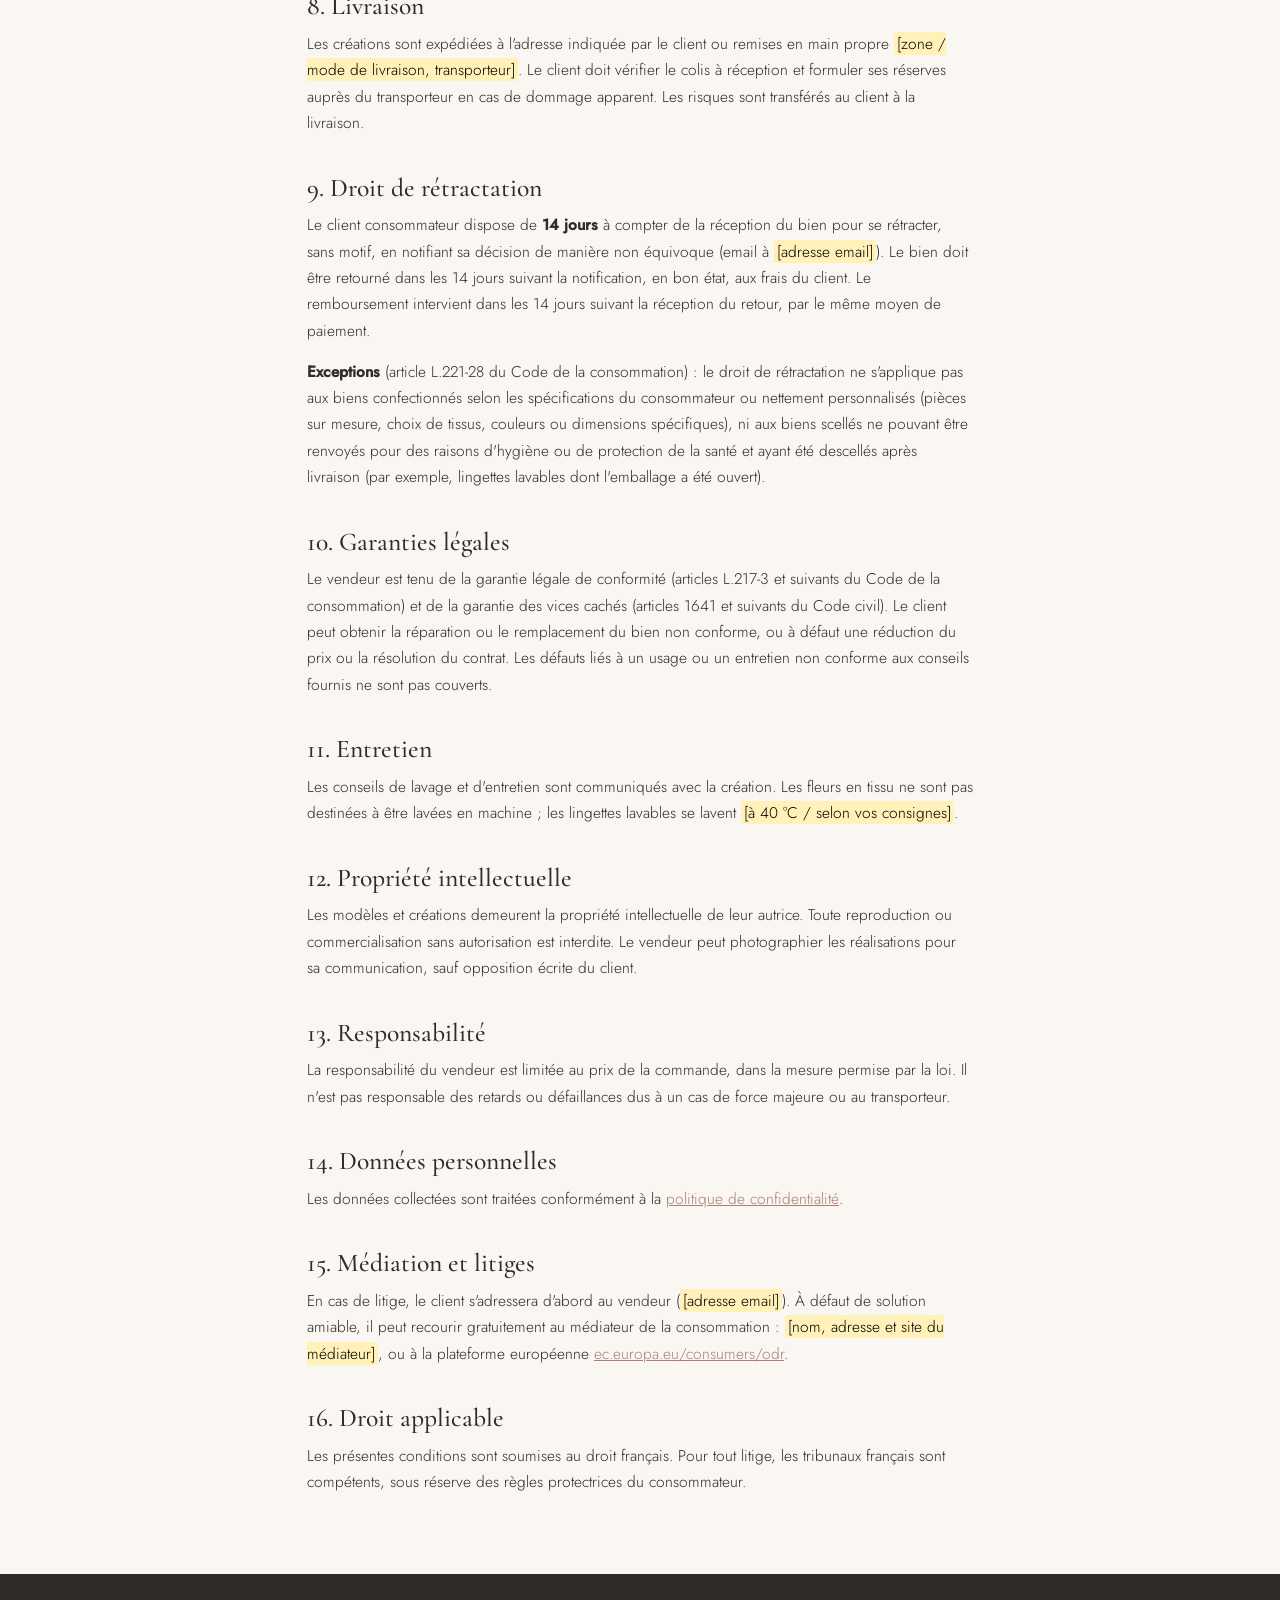
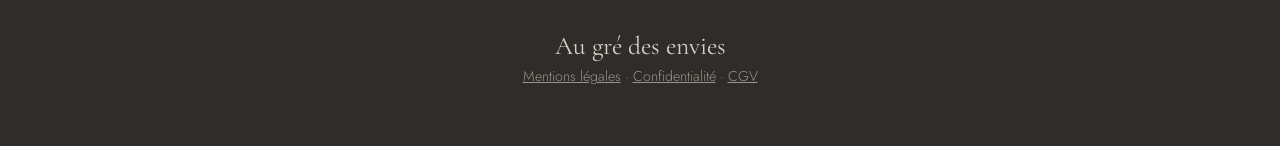
==== commit fab8394b: "Intégration du logo : accueil, emblème cœur en en-tête/pied de page, favicon, image de partage Co-Au" ====
--- a/public_html/cgv.html
+++ b/public_html/cgv.html
@@ -5,12 +5,13 @@
 <meta name="viewport" content="width=device-width, initial-scale=1">
 <meta name="robots" content="noindex">
 <title>Conditions générales de vente – Au gré des envies</title>
-<link rel="icon" href="favicon.svg" type="image/svg+xml">
+<link rel="icon" href="favicon-32.png" type="image/png" sizes="32x32">
+<link rel="apple-touch-icon" href="icon-192.png">
 <link rel="preload" href="fonts/jost-latin-300-normal.woff2" as="font" type="font/woff2" crossorigin>
 <link rel="stylesheet" href="style.css">
 </head>
 <body class="legal-page">
-<header class="nav"><a class="brand" href="index.html"><svg class="brand-mark"><use href="#flower"/></svg><span>Au gré des envies</span></a><nav style="display:flex"><a href="index.html">&larr; Retour au site</a></nav></header>
+<header class="nav"><a class="brand" href="index.html"><img class="brand-mark" src="images/emblem.webp" alt="" width="30" height="30"><span>Au gré des envies</span></a><nav style="display:flex"><a href="index.html">&larr; Retour au site</a></nav></header>
 <svg width="0" height="0" style="position:absolute" aria-hidden="true"><defs><symbol id="flower" viewBox="0 0 100 100"><g fill="currentColor" opacity=".85"><ellipse cx="50" cy="26" rx="11" ry="20"/><ellipse cx="50" cy="26" rx="11" ry="20" transform="rotate(72 50 50)"/><ellipse cx="50" cy="26" rx="11" ry="20" transform="rotate(144 50 50)"/><ellipse cx="50" cy="26" rx="11" ry="20" transform="rotate(216 50 50)"/><ellipse cx="50" cy="26" rx="11" ry="20" transform="rotate(288 50 50)"/></g><circle cx="50" cy="50" r="7" fill="#faf6f1"/></symbol></defs></svg>
 <main class="legal">
 <p class="eyebrow">Informations légales</p>
--- a/public_html/style.css
+++ b/public_html/style.css
@@ -182,3 +182,11 @@
 footer a{text-decoration:underline}
 .chat-note{padding:.2rem .8rem .5rem;font-size:.72rem;text-align:center;color:var(--muted);background:var(--bg)}
 .chat-note a{color:var(--muted)}
+
+.sr{position:absolute;width:1px;height:1px;overflow:hidden;clip:rect(0 0 0 0);white-space:nowrap}
+.logo-h1{margin:0 0 .6rem;font-size:1rem;line-height:0}
+.hero-logo{display:block;width:min(520px,82vw);height:auto;margin:0 auto;animation:logoIn 1.1s ease both}
+@keyframes logoIn{from{opacity:0;transform:translateY(14px) scale(.98)}to{opacity:1;transform:none}}
+@media(prefers-reduced-motion:reduce){.hero-logo{animation:none}}
+.brand-mark{object-fit:contain}
+.hero .lead{margin-top:.4rem}
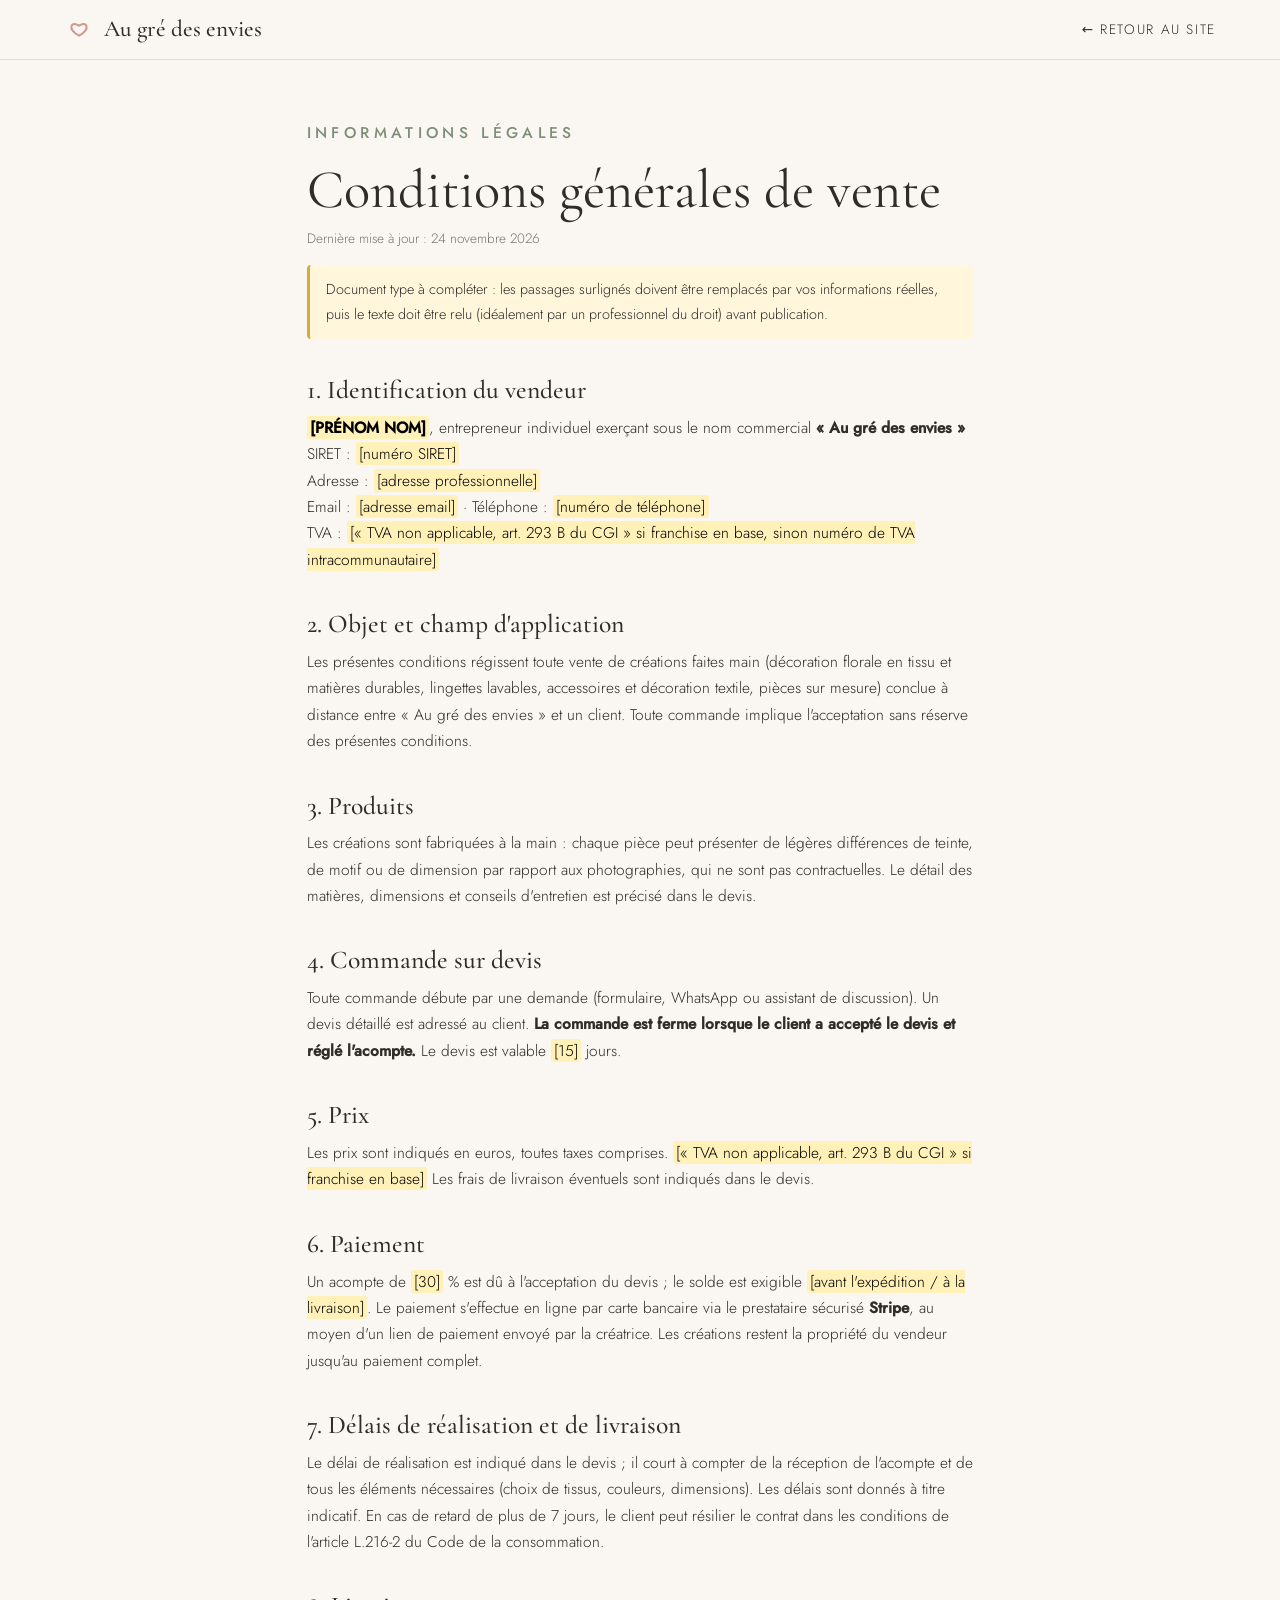
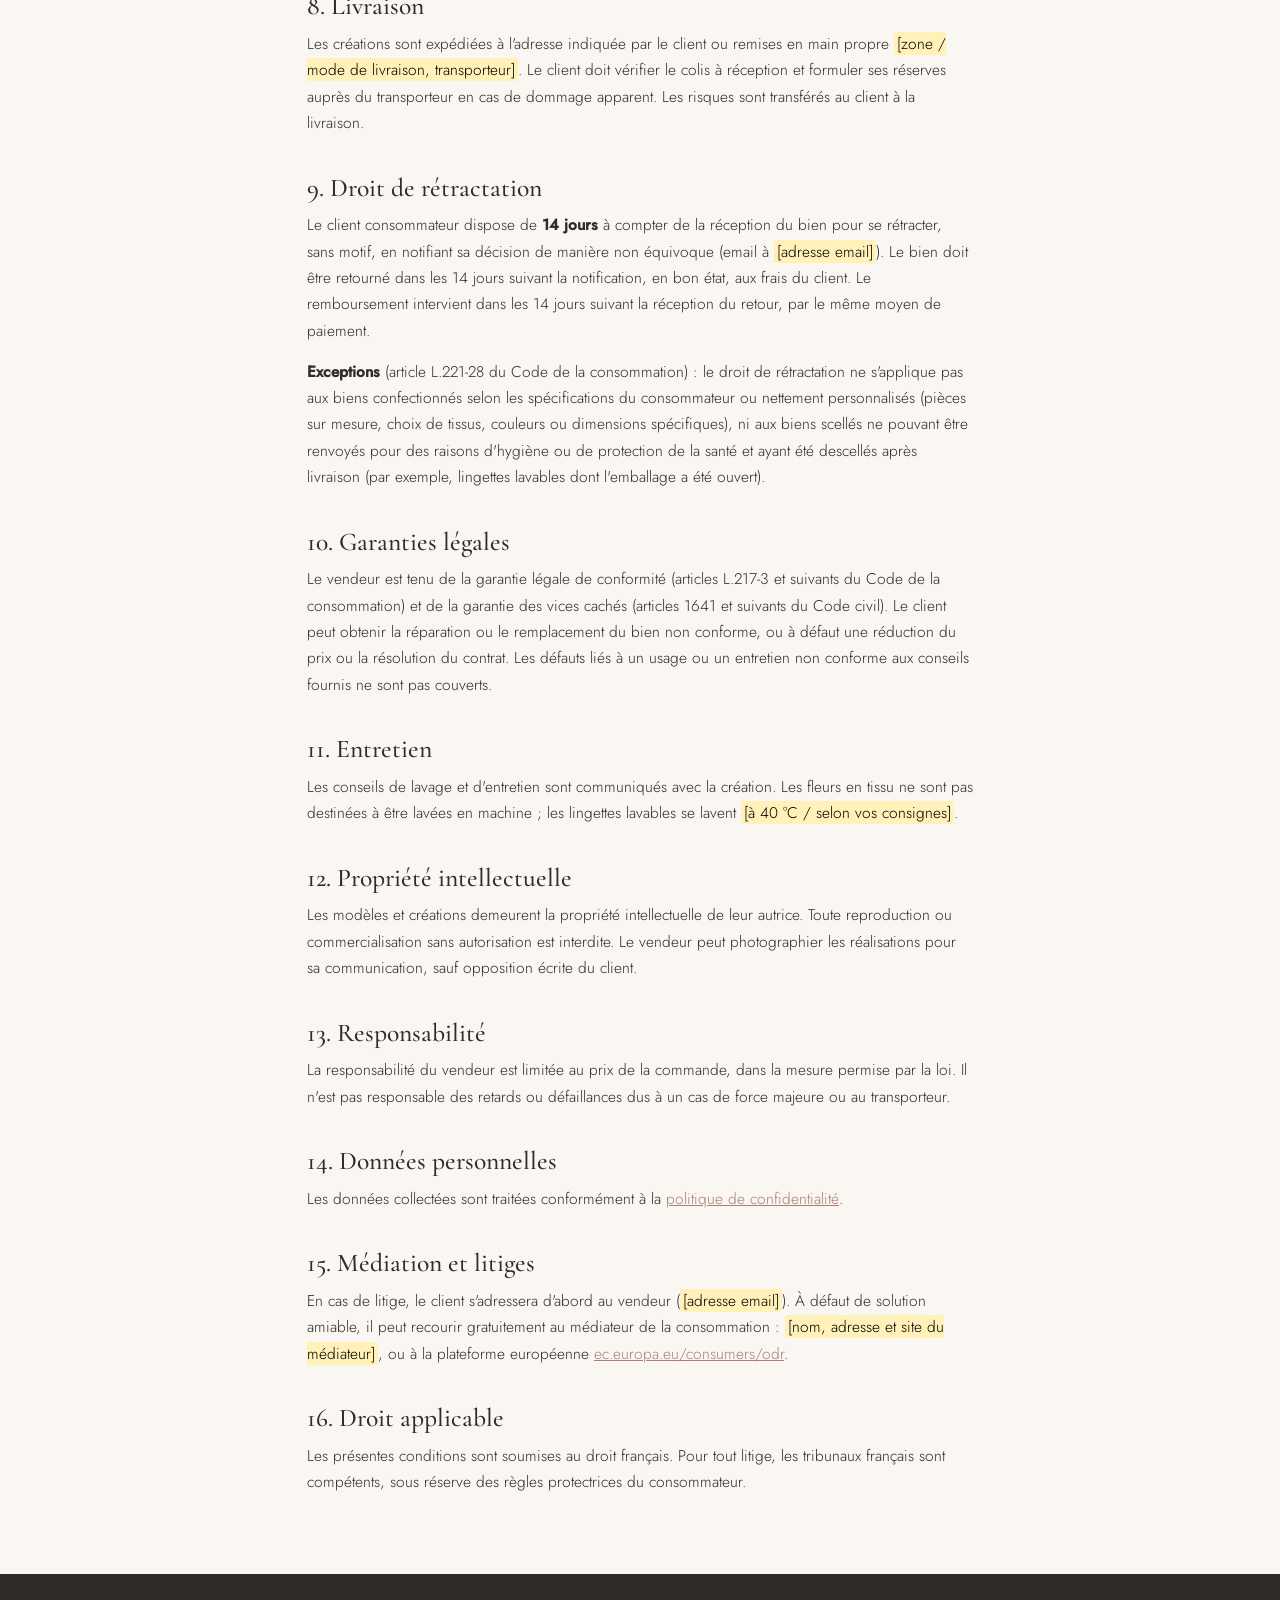
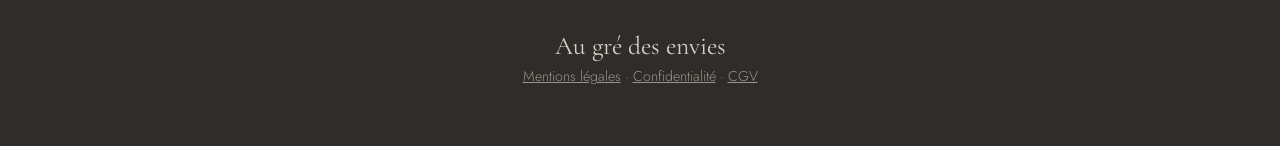
==== commit 300cef46: "Nouveau logo vectoriel (SVG) : feuillages, cercle à points de couture, fil-coeur Co-Authored-By: Cla" ====
--- a/public_html/cgv.html
+++ b/public_html/cgv.html
@@ -8,10 +8,10 @@
 <link rel="icon" href="favicon-32.png" type="image/png" sizes="32x32">
 <link rel="apple-touch-icon" href="icon-192.png">
 <link rel="preload" href="fonts/jost-latin-300-normal.woff2" as="font" type="font/woff2" crossorigin>
-<link rel="stylesheet" href="style.css">
+<link rel="stylesheet" href="style.css?v=3">
 </head>
 <body class="legal-page">
-<header class="nav"><a class="brand" href="index.html"><img class="brand-mark" src="images/emblem.webp" alt="" width="30" height="30"><span>Au gré des envies</span></a><nav style="display:flex"><a href="index.html">&larr; Retour au site</a></nav></header>
+<header class="nav"><a class="brand" href="index.html"><img class="brand-mark" src="images/emblem.svg" alt="" width="30" height="30"><span>Au gré des envies</span></a><nav style="display:flex"><a href="index.html">&larr; Retour au site</a></nav></header>
 <svg width="0" height="0" style="position:absolute" aria-hidden="true"><defs><symbol id="flower" viewBox="0 0 100 100"><g fill="currentColor" opacity=".85"><ellipse cx="50" cy="26" rx="11" ry="20"/><ellipse cx="50" cy="26" rx="11" ry="20" transform="rotate(72 50 50)"/><ellipse cx="50" cy="26" rx="11" ry="20" transform="rotate(144 50 50)"/><ellipse cx="50" cy="26" rx="11" ry="20" transform="rotate(216 50 50)"/><ellipse cx="50" cy="26" rx="11" ry="20" transform="rotate(288 50 50)"/></g><circle cx="50" cy="50" r="7" fill="#faf6f1"/></symbol></defs></svg>
 <main class="legal">
 <p class="eyebrow">Informations légales</p>
